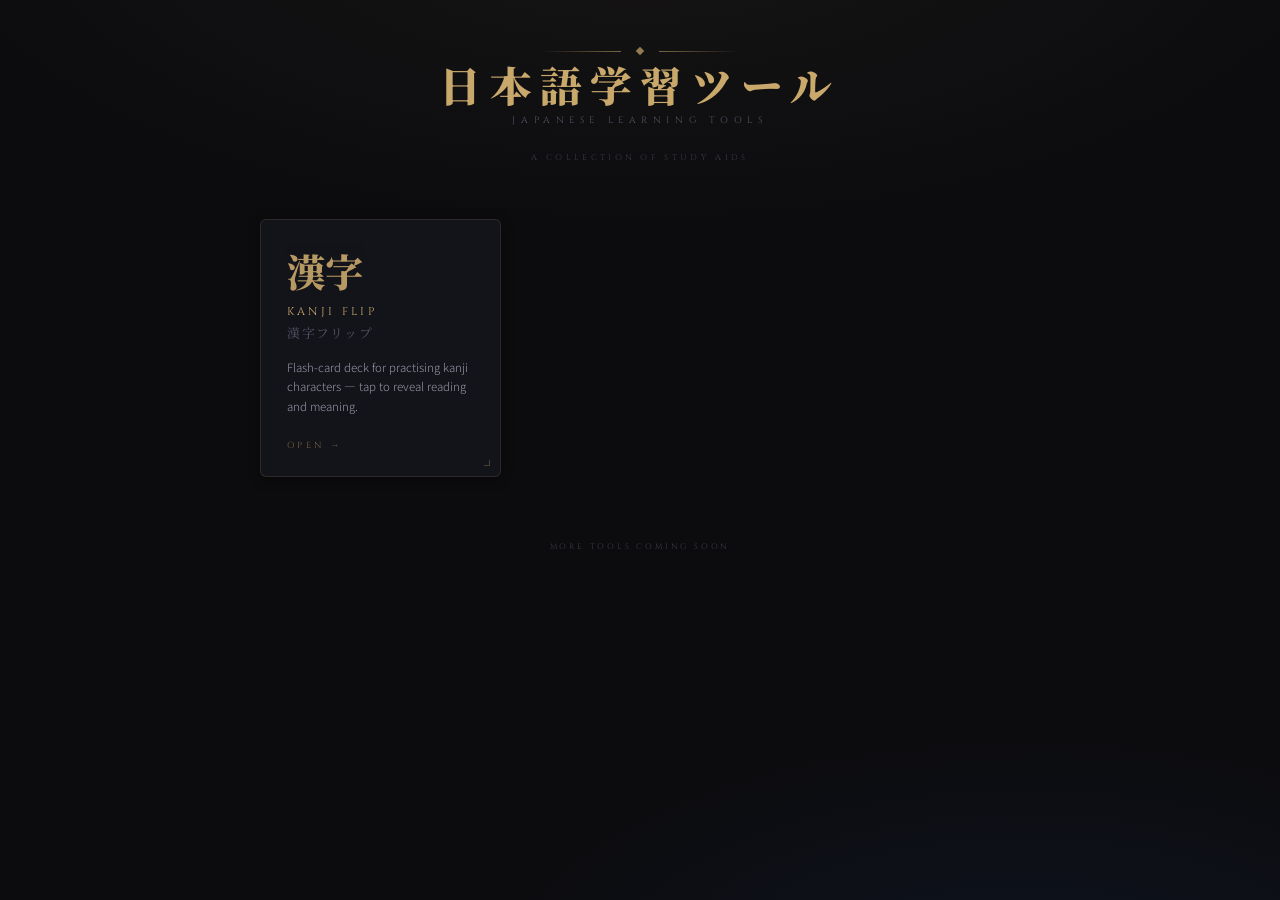
==== index.html @ 29fad6e7 "Add index.html landing page with tool tile navigation https://claude.ai/code/session_019vWZGFKzX3tBN" ====
<!DOCTYPE html>
<html lang="ja">
<head>
<meta charset="UTF-8">
<meta name="viewport" content="width=device-width, initial-scale=1.0">
<title>日本語学習ツール · Japanese Learning Tools</title>
<link rel="preconnect" href="https://fonts.googleapis.com">
<link href="https://fonts.googleapis.com/css2?family=Noto+Serif+JP:wght@400;700;900&family=Noto+Sans+JP:wght@300;400;500&family=Cinzel:wght@400;600&display=swap" rel="stylesheet">
<style>
*, *::before, *::after {
  margin: 0; padding: 0; box-sizing: border-box;
}

:root {
  --bg:          #0c0c0f;
  --surface:     #13131a;
  --gold:        #c9a86c;
  --gold-dim:    #7a6340;
  --blue-deep:   #12203a;
  --text-muted:  #3a3a4a;
  --text-dim:    #555568;
  --text-body:   #999aaa;
  --border-soft: rgba(201,168,108,0.15);
}

html, body {
  min-height: 100%;
}

body {
  background-color: var(--bg);
  background-image:
    radial-gradient(ellipse 80% 50% at 50% -10%, rgba(201,168,108,0.06) 0%, transparent 70%),
    radial-gradient(ellipse 60% 40% at 80% 110%, rgba(18,32,58,0.4) 0%, transparent 70%);
  font-family: 'Noto Sans JP', sans-serif;
  color: var(--text-body);
  min-height: 100vh;
  display: flex;
  flex-direction: column;
  align-items: center;
  padding: 3rem 1.5rem 5rem;
}

/* ── Header ──────────────────────────────────────── */
header {
  text-align: center;
  margin-bottom: 3.5rem;
}

.logo-rule {
  display: flex;
  align-items: center;
  gap: 1rem;
  justify-content: center;
  margin-bottom: 0.6rem;
}

.rule-line {
  width: 80px;
  height: 1px;
  background: linear-gradient(to right, transparent, var(--gold-dim));
}
.rule-line.right {
  background: linear-gradient(to left, transparent, var(--gold-dim));
}

.logo-diamond {
  width: 6px; height: 6px;
  background: var(--gold);
  transform: rotate(45deg);
  opacity: 0.7;
}

.title-ja {
  font-family: 'Noto Serif JP', serif;
  font-size: clamp(1.8rem, 5vw, 2.6rem);
  font-weight: 900;
  color: var(--gold);
  letter-spacing: 0.2em;
  line-height: 1;
}

.title-en {
  font-family: 'Cinzel', serif;
  font-size: 0.58rem;
  color: var(--text-dim);
  letter-spacing: 0.6em;
  text-transform: uppercase;
  margin-top: 0.55rem;
}

.subtitle {
  font-family: 'Cinzel', serif;
  font-size: 0.52rem;
  color: var(--text-muted);
  letter-spacing: 0.4em;
  text-transform: uppercase;
  margin-top: 1.6rem;
}

/* ── Tool grid ───────────────────────────────────── */
.tools-grid {
  display: grid;
  grid-template-columns: repeat(auto-fill, minmax(220px, 1fr));
  gap: 1.2rem;
  width: 100%;
  max-width: 760px;
}

/* ── Tool tile ───────────────────────────────────── */
.tile {
  position: relative;
  display: flex;
  flex-direction: column;
  background: var(--surface);
  border: 1px solid var(--border-soft);
  border-radius: 6px;
  padding: 2rem 1.6rem 1.6rem;
  text-decoration: none;
  color: inherit;
  overflow: hidden;
  transition: border-color 0.22s, box-shadow 0.22s, transform 0.22s;
  box-shadow: 0 2px 12px rgba(0,0,0,0.4);
}

.tile::before {
  content: '';
  position: absolute;
  inset: 0;
  background: radial-gradient(ellipse at 50% 0%, rgba(201,168,108,0.07) 0%, transparent 70%);
  opacity: 0;
  transition: opacity 0.22s;
}

.tile:hover {
  border-color: rgba(201,168,108,0.4);
  box-shadow: 0 6px 32px rgba(0,0,0,0.55), 0 0 0 1px rgba(201,168,108,0.08);
  transform: translateY(-3px);
}

.tile:hover::before {
  opacity: 1;
}

.tile-kanji {
  font-family: 'Noto Serif JP', serif;
  font-weight: 900;
  font-size: 2.4rem;
  color: var(--gold);
  line-height: 1;
  margin-bottom: 0.9rem;
  opacity: 0.9;
}

.tile-name-en {
  font-family: 'Cinzel', serif;
  font-size: 0.7rem;
  letter-spacing: 0.3em;
  text-transform: uppercase;
  color: var(--gold);
  margin-bottom: 0.2rem;
}

.tile-name-ja {
  font-family: 'Noto Serif JP', serif;
  font-size: 0.8rem;
  color: var(--text-dim);
  letter-spacing: 0.15em;
  margin-bottom: 1rem;
}

.tile-desc {
  font-family: 'Noto Sans JP', sans-serif;
  font-size: 0.72rem;
  font-weight: 300;
  color: var(--text-body);
  line-height: 1.7;
  flex: 1;
}

.tile-arrow {
  margin-top: 1.4rem;
  font-family: 'Cinzel', serif;
  font-size: 0.55rem;
  letter-spacing: 0.4em;
  text-transform: uppercase;
  color: var(--gold-dim);
  transition: color 0.18s, letter-spacing 0.18s;
}

.tile:hover .tile-arrow {
  color: var(--gold);
  letter-spacing: 0.5em;
}

/* Corner accent */
.tile::after {
  content: '';
  position: absolute;
  bottom: 10px; right: 10px;
  width: 6px; height: 6px;
  border-right: 1px solid rgba(201,168,108,0.3);
  border-bottom: 1px solid rgba(201,168,108,0.3);
}

/* ── Footer ──────────────────────────────────────── */
footer {
  margin-top: 4rem;
  font-family: 'Cinzel', serif;
  font-size: 0.5rem;
  letter-spacing: 0.35em;
  color: var(--text-muted);
  text-transform: uppercase;
  text-align: center;
}

</style>
</head>
<body>

<header>
  <div class="logo-rule">
    <div class="rule-line"></div>
    <div class="logo-diamond"></div>
    <div class="rule-line right"></div>
  </div>
  <div class="title-ja">日本語学習ツール</div>
  <div class="title-en">Japanese Learning Tools</div>
  <div class="subtitle">A collection of study aids</div>
</header>

<div class="tools-grid">

  <a class="tile" href="kanji-flip/kanji-flip.html">
    <div class="tile-kanji">漢字</div>
    <div class="tile-name-en">Kanji Flip</div>
    <div class="tile-name-ja">漢字フリップ</div>
    <div class="tile-desc">Flash-card deck for practising kanji characters — tap to reveal reading and meaning.</div>
    <div class="tile-arrow">Open →</div>
  </a>

</div>

<footer>More tools coming soon</footer>

</body>
</html>
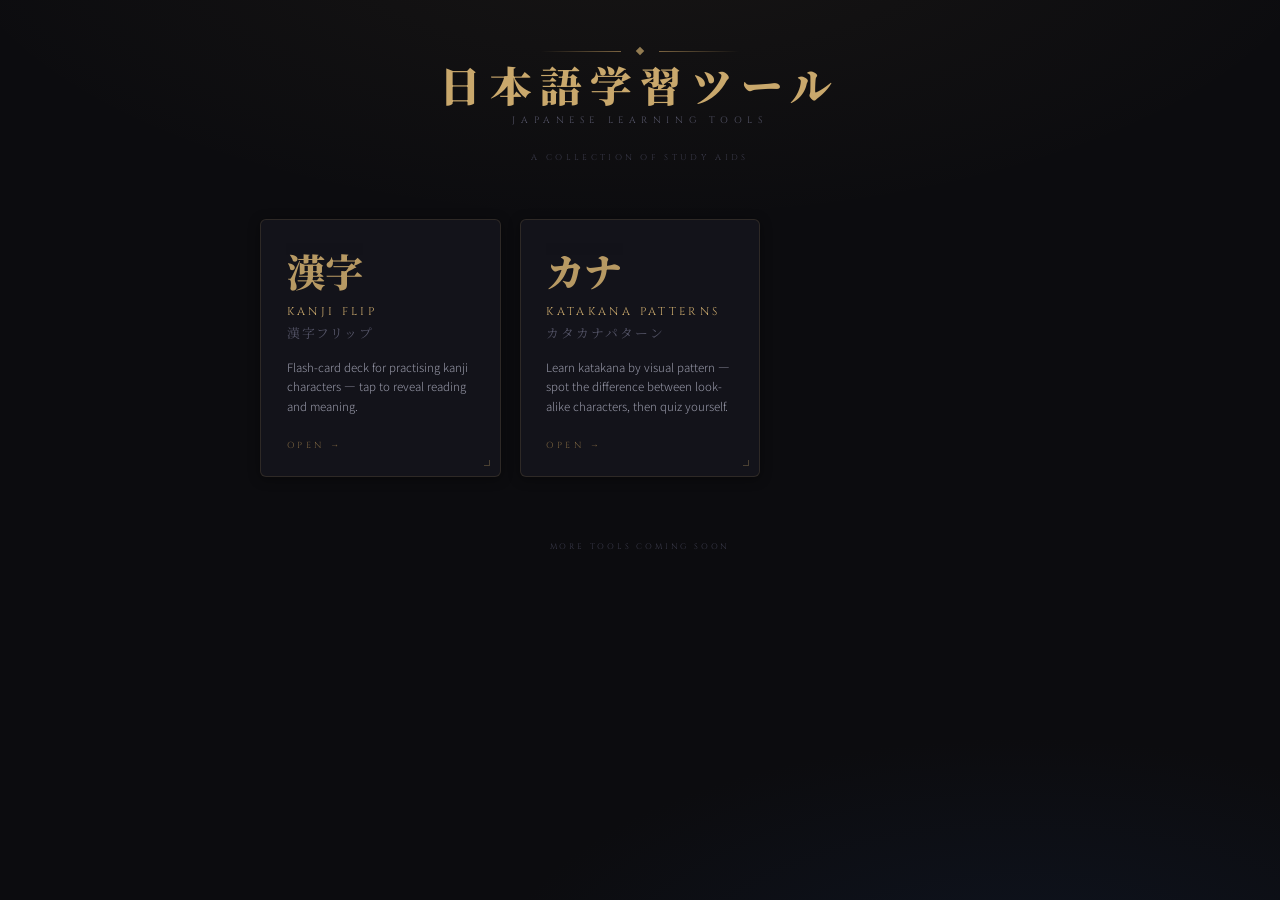
==== commit 05298194: "Add katakana-patterns tool with shared design system - Create katakana-patterns/ folder with katakan" ====
--- a/index.html
+++ b/index.html
@@ -6,86 +6,31 @@
 <title>日本語学習ツール · Japanese Learning Tools</title>
 <link rel="preconnect" href="https://fonts.googleapis.com">
 <link href="https://fonts.googleapis.com/css2?family=Noto+Serif+JP:wght@400;700;900&family=Noto+Sans+JP:wght@300;400;500&family=Cinzel:wght@400;600&display=swap" rel="stylesheet">
+<link rel="stylesheet" href="shared.css">
 <style>
-*, *::before, *::after {
-  margin: 0; padding: 0; box-sizing: border-box;
-}
-
-:root {
-  --bg:          #0c0c0f;
-  --surface:     #13131a;
-  --gold:        #c9a86c;
-  --gold-dim:    #7a6340;
-  --blue-deep:   #12203a;
-  --text-muted:  #3a3a4a;
-  --text-dim:    #555568;
-  --text-body:   #999aaa;
-  --border-soft: rgba(201,168,108,0.15);
-}
-
-html, body {
-  min-height: 100%;
-}
-
 body {
-  background-color: var(--bg);
-  background-image:
-    radial-gradient(ellipse 80% 50% at 50% -10%, rgba(201,168,108,0.06) 0%, transparent 70%),
-    radial-gradient(ellipse 60% 40% at 80% 110%, rgba(18,32,58,0.4) 0%, transparent 70%);
-  font-family: 'Noto Sans JP', sans-serif;
-  color: var(--text-body);
-  min-height: 100vh;
-  display: flex;
-  flex-direction: column;
-  align-items: center;
   padding: 3rem 1.5rem 5rem;
 }
 
 /* ── Header ──────────────────────────────────────── */
 header {
-  text-align: center;
   margin-bottom: 3.5rem;
 }
 
 .logo-rule {
-  display: flex;
-  align-items: center;
-  gap: 1rem;
-  justify-content: center;
   margin-bottom: 0.6rem;
 }
 
 .rule-line {
   width: 80px;
-  height: 1px;
-  background: linear-gradient(to right, transparent, var(--gold-dim));
-}
-.rule-line.right {
-  background: linear-gradient(to left, transparent, var(--gold-dim));
-}
-
-.logo-diamond {
-  width: 6px; height: 6px;
-  background: var(--gold);
-  transform: rotate(45deg);
-  opacity: 0.7;
 }
 
 .title-ja {
-  font-family: 'Noto Serif JP', serif;
   font-size: clamp(1.8rem, 5vw, 2.6rem);
-  font-weight: 900;
-  color: var(--gold);
-  letter-spacing: 0.2em;
-  line-height: 1;
 }
 
 .title-en {
-  font-family: 'Cinzel', serif;
   font-size: 0.58rem;
-  color: var(--text-dim);
-  letter-spacing: 0.6em;
-  text-transform: uppercase;
   margin-top: 0.55rem;
 }
 
@@ -203,17 +148,9 @@
   border-bottom: 1px solid rgba(201,168,108,0.3);
 }
 
-/* ── Footer ──────────────────────────────────────── */
 footer {
   margin-top: 4rem;
-  font-family: 'Cinzel', serif;
-  font-size: 0.5rem;
-  letter-spacing: 0.35em;
-  color: var(--text-muted);
-  text-transform: uppercase;
-  text-align: center;
 }
-
 </style>
 </head>
 <body>
@@ -239,6 +176,14 @@
     <div class="tile-arrow">Open →</div>
   </a>
 
+  <a class="tile" href="katakana-patterns/katakana-patterns.html">
+    <div class="tile-kanji">カナ</div>
+    <div class="tile-name-en">Katakana Patterns</div>
+    <div class="tile-name-ja">カタカナパターン</div>
+    <div class="tile-desc">Learn katakana by visual pattern — spot the difference between look-alike characters, then quiz yourself.</div>
+    <div class="tile-arrow">Open →</div>
+  </a>
+
 </div>
 
 <footer>More tools coming soon</footer>
--- a/shared.css
+++ b/shared.css
@@ -0,0 +1,137 @@
+/* ── Reset ───────────────────────────────────────── */
+*, *::before, *::after {
+  margin: 0; padding: 0; box-sizing: border-box;
+}
+
+/* ── Design tokens ───────────────────────────────── */
+:root {
+  --bg:          #0c0c0f;
+  --surface:     #13131a;
+  --gold:        #c9a86c;
+  --gold-dim:    #7a6340;
+  --blue-deep:   #12203a;
+  --text-muted:  #3a3a4a;
+  --text-dim:    #555568;
+  --text-body:   #999aaa;
+  --border-soft: rgba(201,168,108,0.15);
+}
+
+/* ── Base ────────────────────────────────────────── */
+html, body {
+  min-height: 100%;
+}
+
+body {
+  background-color: var(--bg);
+  background-image:
+    radial-gradient(ellipse 80% 50% at 50% -10%, rgba(201,168,108,0.06) 0%, transparent 70%),
+    radial-gradient(ellipse 60% 40% at 80% 110%, rgba(18,32,58,0.4) 0%, transparent 70%);
+  font-family: 'Noto Sans JP', sans-serif;
+  color: var(--text-body);
+  min-height: 100vh;
+  display: flex;
+  flex-direction: column;
+  align-items: center;
+}
+
+/* ── Header ornament ─────────────────────────────── */
+header {
+  text-align: center;
+}
+
+.logo-rule {
+  display: flex;
+  align-items: center;
+  gap: 1rem;
+  justify-content: center;
+  margin-bottom: 0.5rem;
+}
+
+.rule-line {
+  width: 60px;
+  height: 1px;
+  background: linear-gradient(to right, transparent, var(--gold-dim));
+}
+.rule-line.right {
+  background: linear-gradient(to left, transparent, var(--gold-dim));
+}
+
+.logo-diamond {
+  width: 6px; height: 6px;
+  background: var(--gold);
+  transform: rotate(45deg);
+  opacity: 0.7;
+}
+
+.title-ja {
+  font-family: 'Noto Serif JP', serif;
+  font-weight: 900;
+  color: var(--gold);
+  letter-spacing: 0.2em;
+  line-height: 1;
+}
+
+.title-en {
+  font-family: 'Cinzel', serif;
+  font-size: 0.6rem;
+  color: var(--text-dim);
+  letter-spacing: 0.6em;
+  text-transform: uppercase;
+  margin-top: 0.5rem;
+}
+
+/* ── Back navigation ─────────────────────────────── */
+.back-link {
+  align-self: flex-start;
+  font-family: 'Cinzel', serif;
+  font-size: 0.55rem;
+  letter-spacing: 0.35em;
+  text-transform: uppercase;
+  color: var(--gold-dim);
+  text-decoration: none;
+  margin-bottom: 1.5rem;
+  transition: color 0.18s;
+}
+.back-link:hover { color: var(--gold); }
+
+/* ── Button ──────────────────────────────────────── */
+.btn {
+  font-family: 'Cinzel', serif;
+  font-size: 0.6rem;
+  letter-spacing: 0.35em;
+  text-transform: uppercase;
+  padding: 0.75rem 1.6rem;
+  border: 1px solid var(--gold-dim);
+  background: transparent;
+  color: var(--gold);
+  cursor: pointer;
+  transition: background 0.18s, color 0.18s, border-color 0.18s;
+  border-radius: 2px;
+  position: relative;
+  overflow: hidden;
+}
+
+.btn::before {
+  content: '';
+  position: absolute;
+  inset: 0;
+  background: var(--gold);
+  transform: scaleX(0);
+  transform-origin: left;
+  transition: transform 0.18s cubic-bezier(0.23, 1, 0.32, 1);
+  z-index: 0;
+}
+
+.btn:hover::before { transform: scaleX(1); }
+.btn:hover { color: var(--bg); border-color: var(--gold); }
+.btn span { position: relative; z-index: 1; }
+
+/* ── Footer ──────────────────────────────────────── */
+footer {
+  font-family: 'Cinzel', serif;
+  font-size: 0.5rem;
+  letter-spacing: 0.35em;
+  color: var(--text-muted);
+  text-transform: uppercase;
+  text-align: center;
+}
